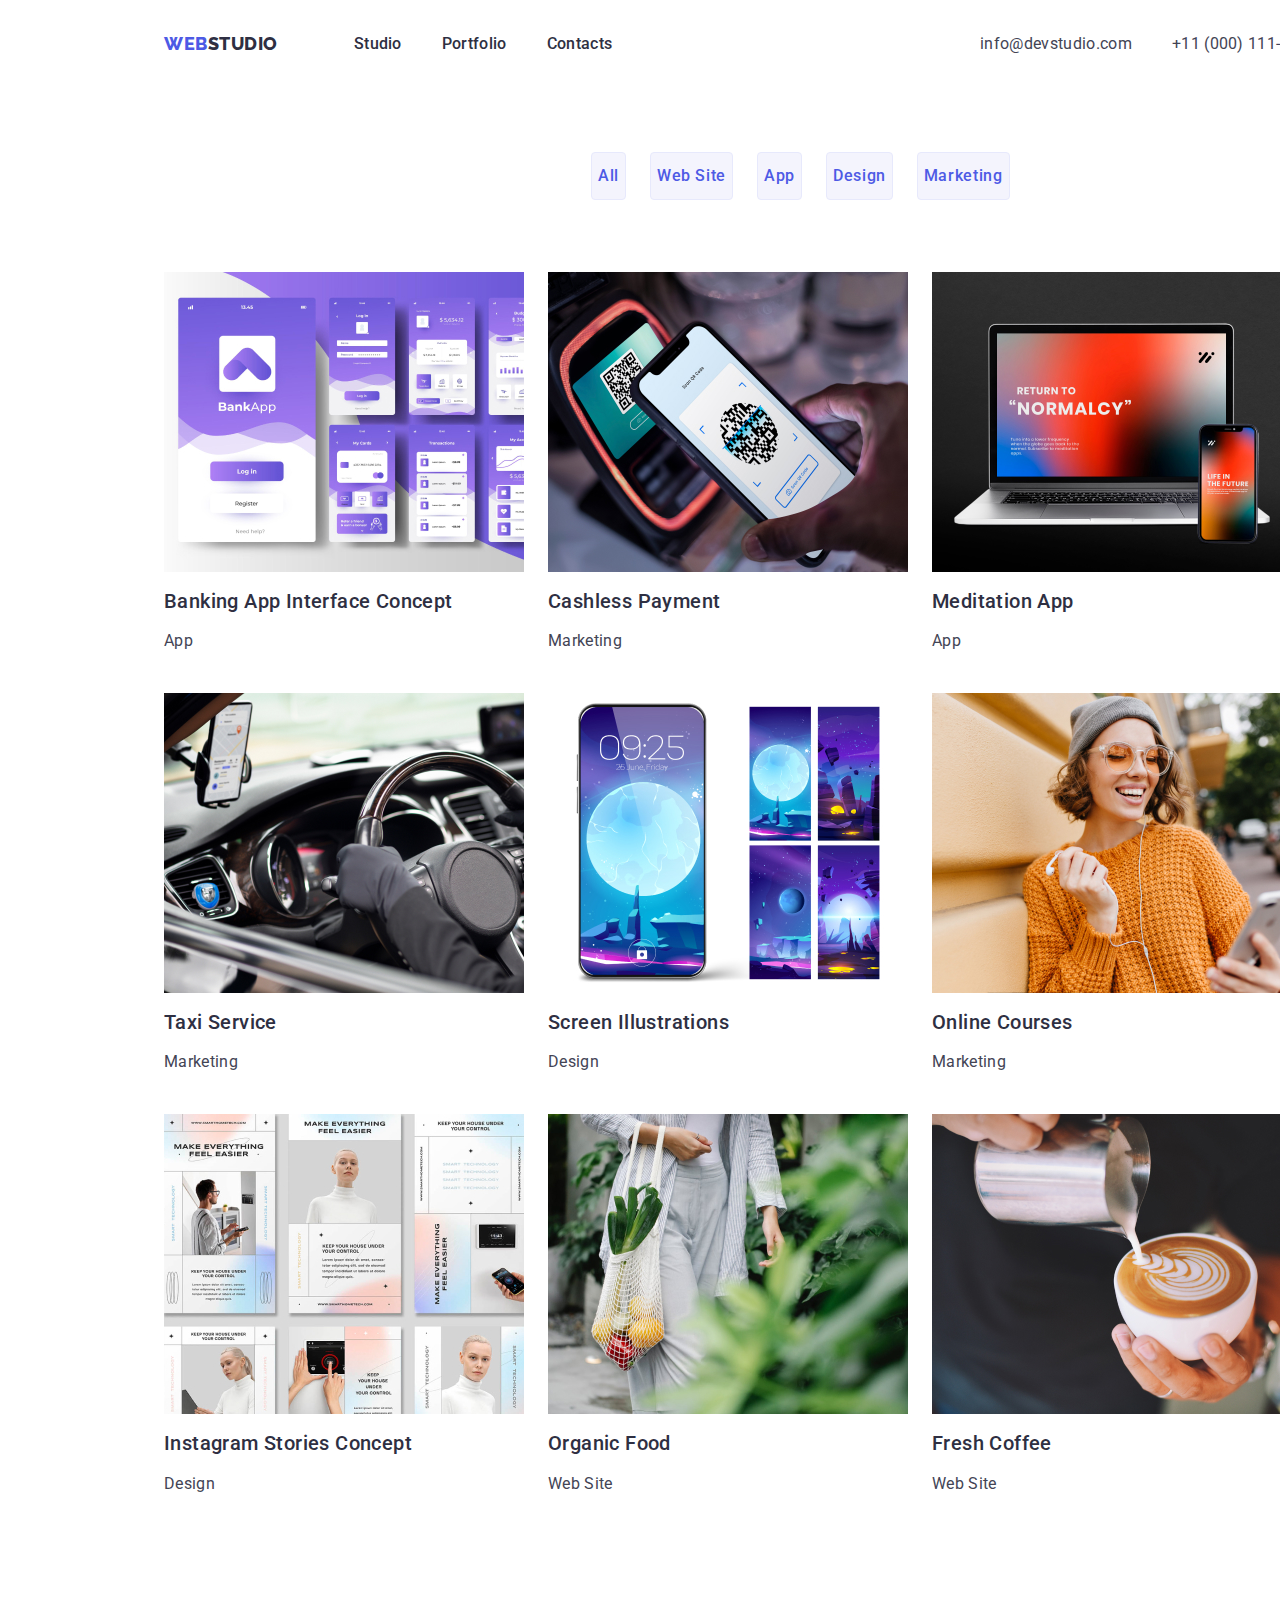
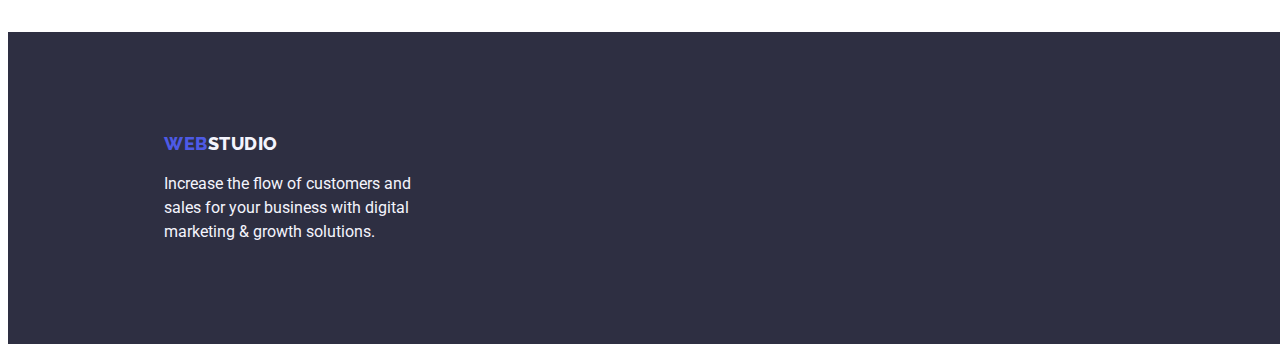
==== portfolio.html @ 0793172b "Add files via upload" ====
<!DOCTYPE html>
<html lang="en">
<head class="head">
    <meta charset="UTF-8">
    <meta http-equiv="X-UA-Compatible" content="IE=edge">
    <meta name="viewport" content="width=device-width, initial-scale=1.0">
    <title>Document</title>
    <link rel="preconnect" href="https://fonts.googleapis.com">
    <link rel="preconnect" href="https://fonts.gstatic.com" crossorigin>
    <link href="https://fonts.googleapis.com/css2?family=Raleway:wght@300;400;500;700&family=Roboto:wght@400;500;700;900&display=swap" rel="stylesheet">
    <link rel="stylesheet" href="https://cdnjs.cloudflare.com/ajax/libs/modern-normalize/1.1.0/modern-normalize.min.css" integrity="sha512-wpPYUAdjBVSE4KJnH1VR1HeZfpl1ub8YT/NKx4PuQ5NmX2tKuGu6U/JRp5y+Y8XG2tV+wKQpNHVUX03MfMFn9Q==" crossorigin="anonymous" referrerpolicy="no-referrer" />
    <link rel="stylesheet" href="./css/styles.css">

</head>
<body>
  <header class="head">
    <div class="header-container container">
    <a href="./index.html" class="logo link">Web<span class="studio-logo">Studio</span></a>
    <nav class="list nav-list-header">
    <ul class="list list-header">
      <li><a href="./index.html" class="link-header link">Studio</a></li>
      <li><a href="./portfolio.html" class="link-header link">Portfolio</a></li>
      <li><a href=""  class="link-header link">Contacts</a></li>
    </ul>
  </nav>
  <address class="address">
    <ul class="list header-ul">
      <li>
        <a href="mailto:info@devstudio.com" class="address-header link">info@devstudio.com</a>
      </li>
      <li>
        <a href="tel:+110001111111" class="address-header link">+11 (000) 111-11-11</a>
      </li>
    </ul>
  </address>
</div>
</header>
    <main >
      <div class="container">
        <!--filters btn-->
        <section>
          <h1 hidden>Filters</h1>
          <ul class="ul list filters-buttons">
            <li><button type="button" class="button-portfolio">All</button></li>
            <li><button type="button" class="button-portfolio">Web Site</button></li>
            <li><button type="button" class="button-portfolio">App</button></li>
            <li><button type="button" class="button-portfolio">Design</button></li>
            <li><button type="button" class="button-portfolio">Marketing</button></li>
          </ul>
        <!--Photos-->
        <ul class="ul list photos-list">
            <li ><a href="" class="small link"><img src="./images/imgportfolio1.jpg" alt="pages" width="360" height="300">
            <h2 class="header-portfolio">Banking App Interface Concept</h2>
            <p class="paragraph-potos">App</p></a></li>
            <li><a href="" class=" small link"><img src="./images/imgportfolio2.jpg" alt="phone and card machine" width="360" height="300">
            <h2 class="header-portfolio">Cashless Payment</h2>
            <p class="paragraph-potos">Marketing</p></a></li>
            <li><a href="" class="small link"><img src="./images/imgportfolio3.jpg" alt="phone and laptop" width="360" height="300">
            <h2 class="header-portfolio">Meditation App</h2>
            <p class="paragraph-potos">App</p></a></li>

            <li><a href="" class="small link"><img src="./images/imgportfolio4.jpg" alt="car wheel" width="360" height="300">
            <h2 class="header-portfolio">Taxi Service</h2>
            <p class="paragraph-potos">Marketing</p></a></li>
            <li><a href="" class="small link"><img src="./images/imgportflio5.jpg" alt="phone walpers" width="360" height="300">
            <h2 class="header-portfolio">Screen Illustrations</h2>
            <p class="paragraph-potos">Design</p></a></li>
            <li><a href="" class="small link"><img src="./images/imgportfolio6.jpg" alt="dancing women" width="360" height="300">
            <h2 class="header-portfolio">Online Courses</h2>
            <p class="paragraph-potos">Marketing</p></a></li>

            <li><a href="" class="small link"><img src="./images/imgportfolio7.jpg" alt="different pages" width="360" height="300">
            <h2 class="header-portfolio">Instagram Stories Concept</h2>
            <p class="paragraph-potos">Design</p></a></li>
            <li><a href="" class="small link"><img src="./images/imgportfolio8.jpg" alt="woman with food" width="360" height="300">
            <h2 class="header-portfolio">Organic Food</h2>
            <p class="paragraph-potos">Web Site</p></a></li>
            <li><a href="" class="small link"><img src="./images/imgportfolio9.jpg" alt="cappucino" width="360" height="300">
            <h2 class="header-portfolio">Fresh Coffee</h2>
            <p class="paragraph-potos">Web Site</p></a></li>
          </ul>
        </section>
      </div>
    </main>
    <footer class="foot">
      <div class="container ">
        <div class="footer">
        <a href="./index.html" class="logo link">Web<span class="studio-logo-footer">Studio</span></a>
          <p class="footer-paragraph">
            Increase the flow of customers and sales for your business with digital
            marketing & growth solutions.
          </p>
        </div>
      </div>
      </footer>
    </body>
</html>
---- css/styles.css ----
body {
    font-family: "Roboto", sans-serif;
    background-color: var(--colo5);
    color: var(--colo2);
}
:root {
--colo: #2e2f42;
--colo2: #434455;
--colo3: #4D5AE5;
--colo4: #F4F4FD;
--colo5: #FFFFFF;
--colo6: #404bbf;
--colo7: #E5E5E5;
}
/* --reset values-- */
h1, h2, h3, h4, h5, h6, p {
    padding: 0;
}
img {
    display: block;
}

.head {
   
    background-color: #FFFFFF;
    padding-top: 24px;
    margin-bottom: 25.5px;
}
.foot {
    width: 1440px;
    background: var(--colo);
    height: 312px;
}
.logo {
    text-decoration: none;
    font-family: "Raleway", sans-serif;
    font-weight: 800;
    font-size: 18px;
    line-height: 1.17;
    letter-spacing: 0.03em;
    text-transform: uppercase;
    text-decoration: none;
    color: var(--colo3);
    margin-right: 76px;
}
.nav-list-header {
    margin-right: auto;
}
.list-header {
    display: flex;
    align-items: center;
    gap: 40px;
}
.header-ul {
    display: flex;
    align-items: center;
    gap: 40px;
}
.studio-logo {
   color: var(--colo);
}
.studio-logo-footer {
    color: var(--color4)

}
.list {
    list-style: none;
    padding: 0;
    margin: 0;
}
.link-header {
    text-decoration: none;
    font-weight: 500;
    font-size: 16px;
    line-height: 1.5;
    letter-spacing: 0.02em;
    color: var(--colo);
    list-style-type: none;
}
.link-header:active {
    color:var(--colo3);
}
.link-header:hover {
    color: var(--colo6);
}
.link-header:focus {
    color: var(--colo6);
}
.address {
font-size: 16px;
line-height: 1.5;
letter-spacing: 0.02em;
list-style-type: none;
font-style: normal;
margin-left: auto;
}
.address :focus {
    color: var(--colo6);
}
.address :hover {
    color: var(--colo6);
}
.address-header {
    text-decoration: none;
    color: var(--colo2);
}
.hero {
    background: var(--colo);
    width: 1440px;
    height: 600px;
    font-weight: 700;
    line-height: 1.07;
}
.hero-text {
    font-size: 56px;
    line-height: 1.07;
    text-align: center;
    letter-spacing: 0.02em;
    color:var(--colo5);
    width: 496px;
    height: 120px; 
    padding-top: 188px;
    margin-left: 316px;
}
.button {
    background-color:var(--colo3);
    color: var(--colo5);
    font-weight: 500;
    font-size: 16px;
    line-height: 1.5;
    cursor: pointer;
    font-family: "Roboto", sans-serif;
    letter-spacing: 0.04em;
    box-shadow: 0px 4px 4px rgba(0, 0, 0, 0.15);
    width: 169px;
    height: 56px;
    margin-left: 480px;
    margin-top: 168px;
}
.button:hover {
    background-color: #404BBF;
}
.button:focus {
    background-color: #404BBF;
}
.btn-hero {
    border-radius: 4px;
}
.features {
    font-weight: 500;
    font-size: 20px;
    line-height: 1.2;
    letter-spacing: 0.02em;
    color: var(--colo)
}
.paragraph {
    font-size: 16px;
    line-height: 1.5;
    letter-spacing: 0.02em;
    color: var(--colo2);
}
.team {
    background-color: var(--colo4);
    width: 1440px;
    padding-bottom: 0px;
    height: 732px;
}
.features-title {
    font-weight: 500;
    font-size: 20px;
    line-height: 1.2;
    letter-spacing: 0.02em;
    color: var(--colo);
    margin-bottom: 8px;
}
.features {
    font-size: 16px;
    line-height: 1.5;
    color: var(--colo2);
}
.section-title {
    font-weight: 700;
    font-size: 36px;
    line-height: 1.11;
    text-align: center;
    letter-spacing: 0.02em;
    text-transform: capitalize;
    color: var(--colo);
    background-color: var(--colo5);
    margin-bottom: 120px;
    }
.description {
    font-weight: 500;
    font-size: 20px;
    line-height: 1.2;
    letter-spacing: 0.02em;
    color: var(--colo);
    text-align: center;
}
.profession {
    font-size: 16px;
    line-height: 1.5;
    color: var(--colo2);
    letter-spacing: 0.02em;
    text-align: center;
}
.studio-logo-footer {
    font-family: 'Raleway';
    font-weight: 800;
    font-size: 18px;
    line-height: 1.17;
    letter-spacing: 0.03em;
    text-transform: uppercase;
    text-decoration: none;
    color: var(--colo4);
}
.footer-paragraph {
    font-size: 16px;
    line-height: 1.5;
    color: var(--colo4);
    width: 264px;
    margin-top: 17.5px;
    margin-bottom: 100px;
    margin-top: 17.5px;
}
.button-portfolio {
    background-color: var(--colo4);
    color: var(--colo3);
    cursor: pointer;
    font-family: "Roboto", sans-serif;
    font-weight: 500;
    font-size: 16px;
    line-height: 1.5;
    letter-spacing: 0.04em;
    color: var(--colo3);
    background-color: var(--colo4);
    cursor: pointer;
    border: 1px solid #E7E9FC;
    border-radius: 4px;

    height: 48px;
}
.button-portfolio:hover {
    background-color: var(--colo6);
    color: var(--colo5);
}
.button-portfolio:active {
    color: var(--colo5);
    background-color: var(--colo6)
}
.button-portfolio:focus {
    color: var(--colo5);
    background-color: var(--colo6);
}
.pic {
    font-weight: 500;
    font-size: 20px;
    line-height: 1.2;
}
.small {
    font-size: 16px;
    line-height: 1.5px;
    color: var(--colo2);
}
.link {
    text-decoration: none ;
}
.header-portfolio {
    font-weight: 500;
    font-size: 20px;
    line-height: 1.2;
    letter-spacing: 0.02em;
    color: var(--colo);
}
.paragraph-potos {
    font-size: 16px;
    line-height: 1.5;
    letter-spacing: 0.02em;
    color: var(--colo2); 
}
.team-list {
    background-color: var(--colo5);
}
.container {
    width: 1158px;
    margin-left: 156px;
}
.header-container {
    display: flex;
    align-items: center;
}
.features-list {
    display: flex;
    gap: 24px;
    margin-top: 120px;
    margin-bottom: 120px;
}
.portfolio-list {
    display: flex;
    gap: 14px;
    margin-bottom: 120px;
}
.team-title {
    font-weight: 700;
    font-size: 36px;
    line-height: 1.11;
    text-align: center;
    letter-spacing: 0.02em;
    text-transform: capitalize;
    color: var(--colo);
    padding-top: 120px;
    margin-bottom: 72px;
}
.team-ul {
    display: flex;
    gap: 24px;
    margin-bottom: 120px;
    height: 380px;
}
.footer-logo {
    padding-top: 101.5px;
}
.footer {
    padding-top: 101.5px;
}
.filters-buttons {
    display: flex;
    gap: 24px;
    margin-top: 96px;
    padding-left: 427px;
    border-radius: 4px;
    margin-bottom: 72px;
}
.photos-list {
    display: flex;
    flex-wrap: wrap;
    gap: 24px;
    margin-bottom: 120px;
    
    
}

.portfolio-photos {
    background-color: var(--colo5);
}
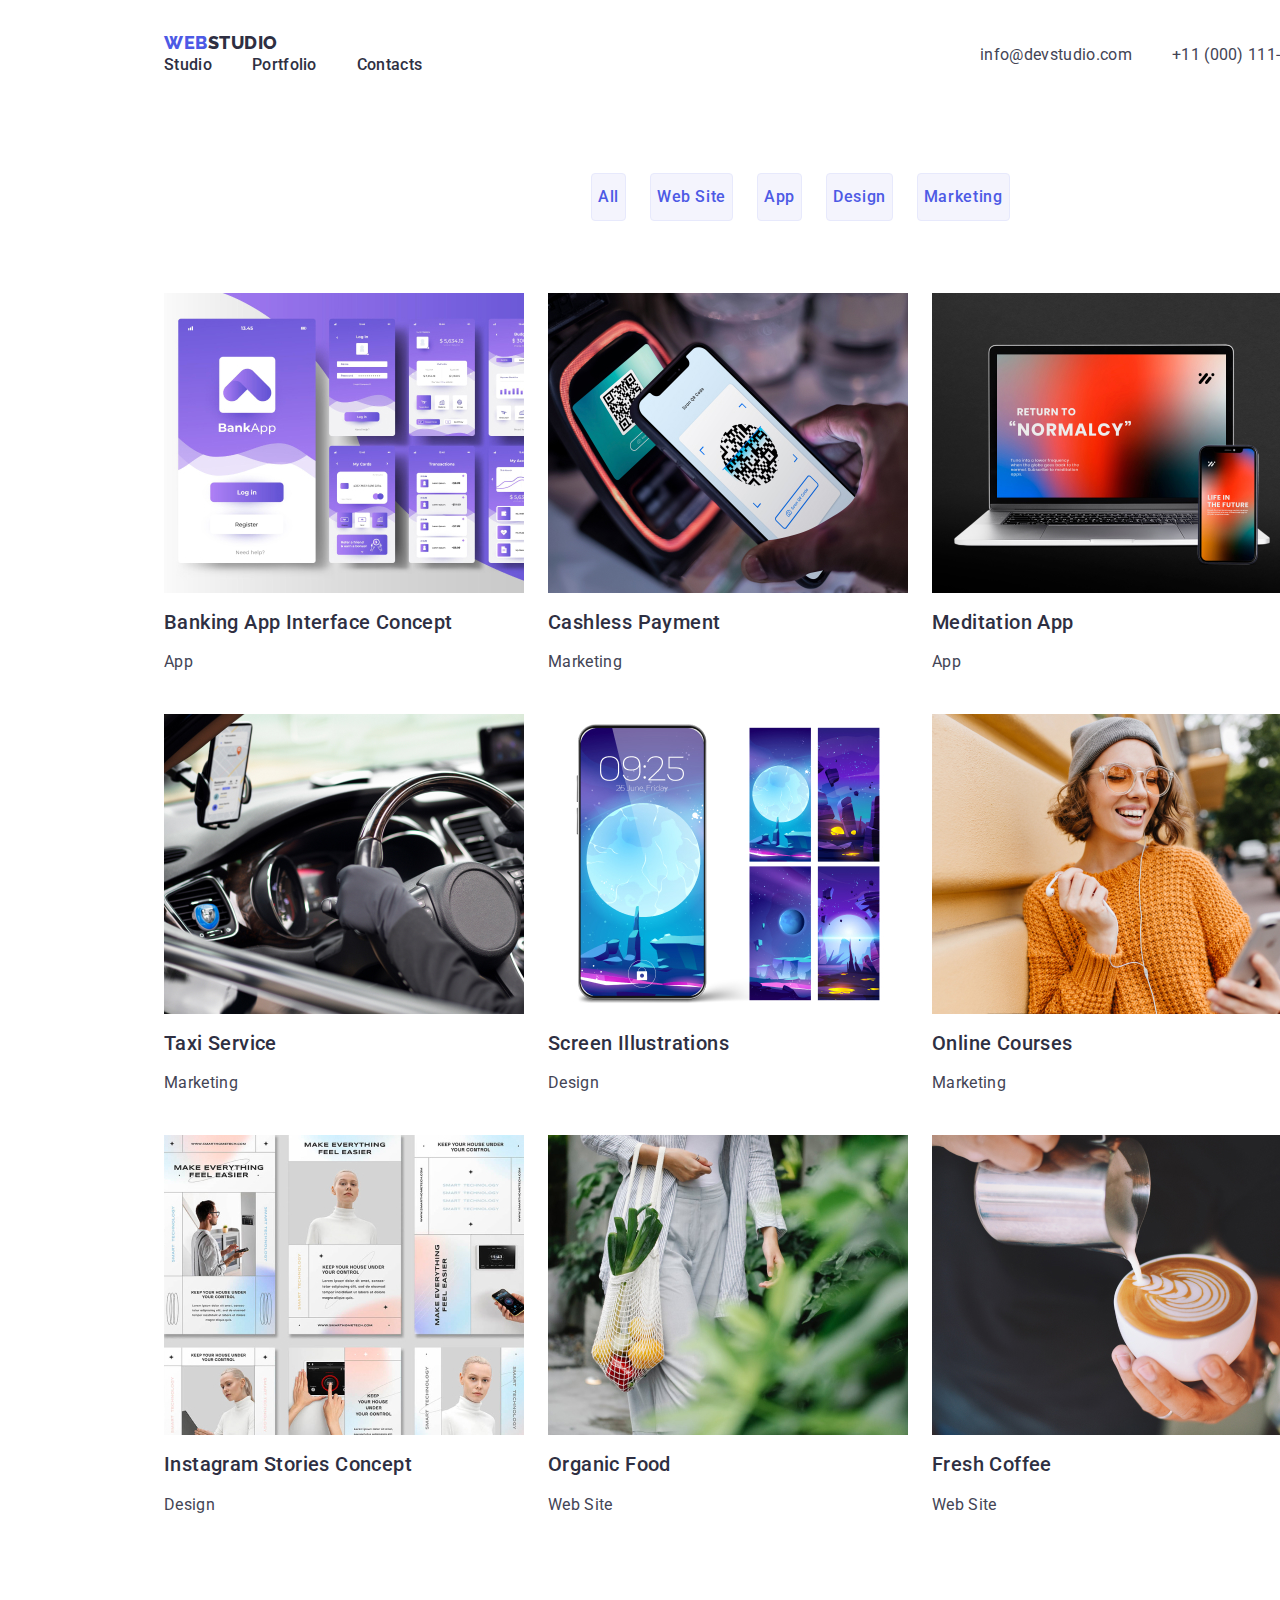
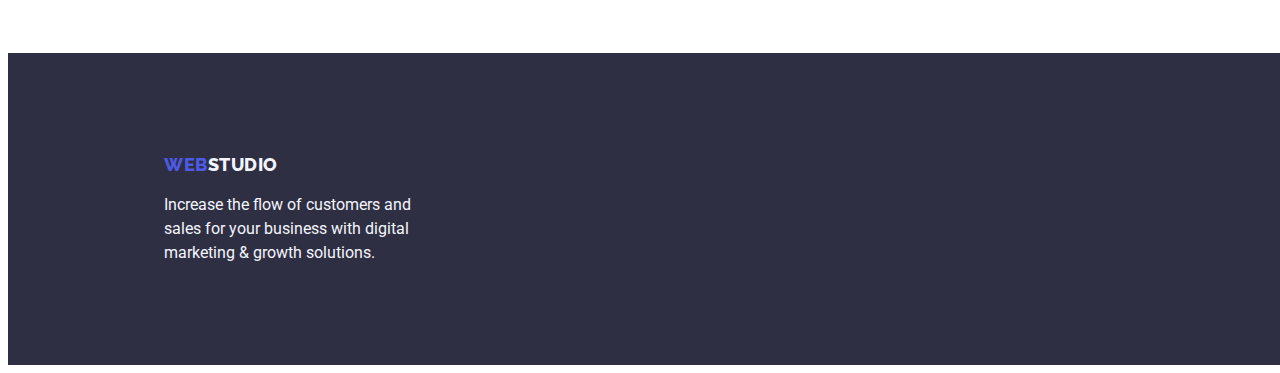
==== commit 7e8ed042: "Add files via upload" ====
--- a/portfolio.html
+++ b/portfolio.html
@@ -15,8 +15,8 @@
 <body>
   <header class="head">
     <div class="header-container container">
+    <nav class="list nav-list-header">
     <a href="./index.html" class="logo link">Web<span class="studio-logo">Studio</span></a>
-    <nav class="list nav-list-header">
     <ul class="list list-header">
       <li><a href="./index.html" class="link-header link">Studio</a></li>
       <li><a href="./portfolio.html" class="link-header link">Portfolio</a></li>
@@ -36,11 +36,11 @@
 </div>
 </header>
     <main >
+      <section class="main-section">
       <div class="container">
         <!--filters btn-->
-        <section>
           <h1 hidden>Filters</h1>
-          <ul class="ul list filters-buttons">
+          <ul class="list filters-buttons">
             <li><button type="button" class="button-portfolio">All</button></li>
             <li><button type="button" class="button-portfolio">Web Site</button></li>
             <li><button type="button" class="button-portfolio">App</button></li>
@@ -48,39 +48,50 @@
             <li><button type="button" class="button-portfolio">Marketing</button></li>
           </ul>
         <!--Photos-->
-        <ul class="ul list photos-list">
-            <li ><a href="" class="small link"><img src="./images/imgportfolio1.jpg" alt="pages" width="360" height="300">
+        <ul class="list photos-list">
+            <li class="photos-li"><a href="" class="small link"><img src="./images/imgportfolio1.jpg" alt="pages" width="360" height="300">
+            <div class="apps">
             <h2 class="header-portfolio">Banking App Interface Concept</h2>
-            <p class="paragraph-potos">App</p></a></li>
-            <li><a href="" class=" small link"><img src="./images/imgportfolio2.jpg" alt="phone and card machine" width="360" height="300">
+            <p class="paragraph-potos">App</p></div></a></li>
+            
+            <li class="photos-li"><a href="" class=" small link"><img src="./images/imgportfolio2.jpg" alt="phone and card machine" width="360" height="300">
+            <div class="apps">
             <h2 class="header-portfolio">Cashless Payment</h2>
-            <p class="paragraph-potos">Marketing</p></a></li>
-            <li><a href="" class="small link"><img src="./images/imgportfolio3.jpg" alt="phone and laptop" width="360" height="300">
+            <p class="paragraph-potos">Marketing</p></div></a></li>
+            
+            <li class="photos-li"><a href="" class="small link"><img src="./images/imgportfolio3.jpg" alt="phone and laptop" width="360" height="300">
+            <div class="apps">
             <h2 class="header-portfolio">Meditation App</h2>
-            <p class="paragraph-potos">App</p></a></li>
+            <p class="paragraph-potos">App</p></div></a></li>
 
-            <li><a href="" class="small link"><img src="./images/imgportfolio4.jpg" alt="car wheel" width="360" height="300">
+            <li class="photos-li"><a href="" class="small link"><img src="./images/imgportfolio4.jpg" alt="car wheel" width="360" height="300">
+            <div class="apps">
             <h2 class="header-portfolio">Taxi Service</h2>
-            <p class="paragraph-potos">Marketing</p></a></li>
-            <li><a href="" class="small link"><img src="./images/imgportflio5.jpg" alt="phone walpers" width="360" height="300">
+            <p class="paragraph-potos">Marketing</p></div></a></li>
+            <li class="photos-li"><a href="" class="small link"><img src="./images/imgportflio5.jpg" alt="phone walpers" width="360" height="300">
+            <div class="apps">
             <h2 class="header-portfolio">Screen Illustrations</h2>
-            <p class="paragraph-potos">Design</p></a></li>
-            <li><a href="" class="small link"><img src="./images/imgportfolio6.jpg" alt="dancing women" width="360" height="300">
+            <p class="paragraph-potos">Design</p></div></a></li>
+            <li class="photos-li"><a href="" class="small link"><img src="./images/imgportfolio6.jpg" alt="dancing women" width="360" height="300">
+            <div class="apps">
             <h2 class="header-portfolio">Online Courses</h2>
-            <p class="paragraph-potos">Marketing</p></a></li>
+            <p class="paragraph-potos">Marketing</p></div></a></li>
 
-            <li><a href="" class="small link"><img src="./images/imgportfolio7.jpg" alt="different pages" width="360" height="300">
+            <li class="photos-li"><a href="" class="small link"><img src="./images/imgportfolio7.jpg" alt="different pages" width="360" height="300">
+            <div class="apps">
             <h2 class="header-portfolio">Instagram Stories Concept</h2>
-            <p class="paragraph-potos">Design</p></a></li>
-            <li><a href="" class="small link"><img src="./images/imgportfolio8.jpg" alt="woman with food" width="360" height="300">
+            <p class="paragraph-potos">Design</p></div></a></li>
+            <li class="photos-li"><a href="" class="small link"><img src="./images/imgportfolio8.jpg" alt="woman with food" width="360" height="300">
+            <div class="apps">
             <h2 class="header-portfolio">Organic Food</h2>
-            <p class="paragraph-potos">Web Site</p></a></li>
-            <li><a href="" class="small link"><img src="./images/imgportfolio9.jpg" alt="cappucino" width="360" height="300">
+            <p class="paragraph-potos">Web Site</p></div></a></li>
+            <li class="photos-li"><a href="" class="small link"><img src="./images/imgportfolio9.jpg" alt="cappucino" width="360" height="300">
+            <div class="apps">
             <h2 class="header-portfolio">Fresh Coffee</h2>
-            <p class="paragraph-potos">Web Site</p></a></li>
+            <p class="paragraph-potos">Web Site</p></div></a></li>
           </ul>
-        </section>
       </div>
+    </section>
     </main>
     <footer class="foot">
       <div class="container ">
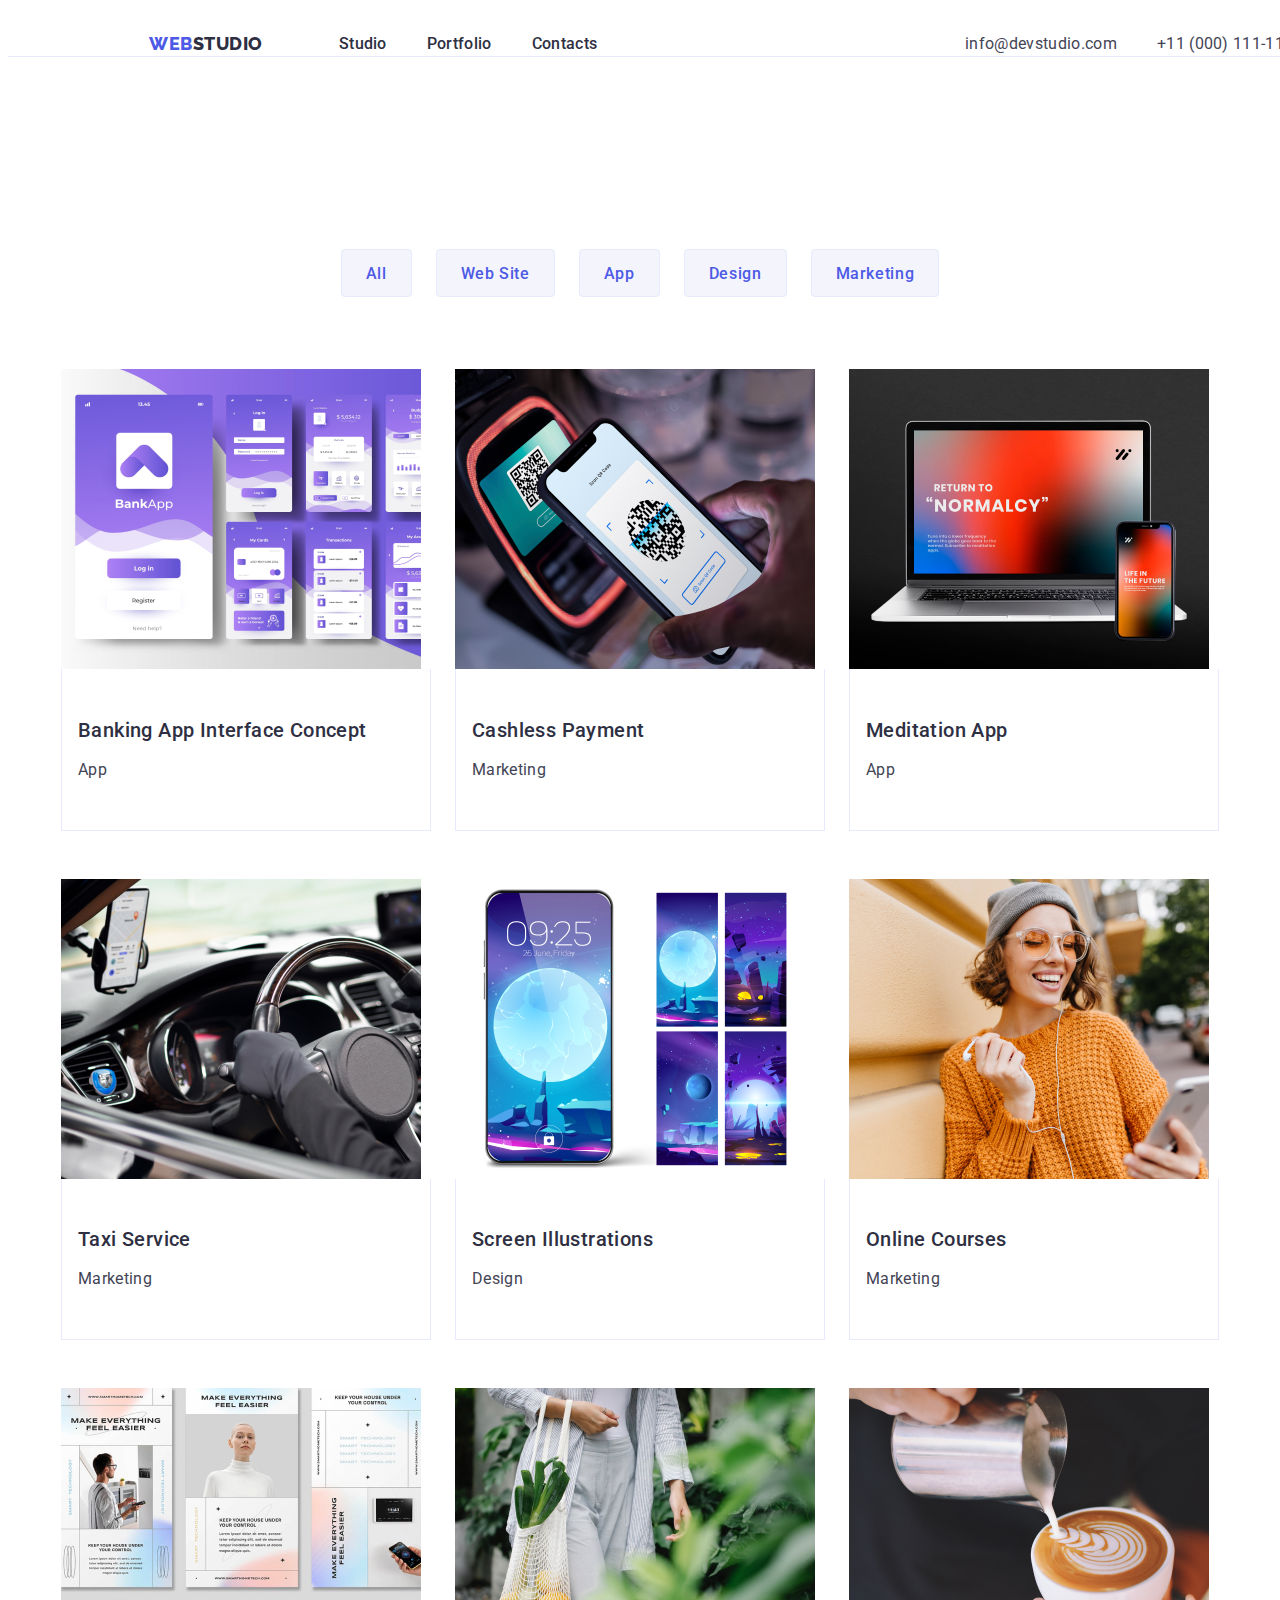
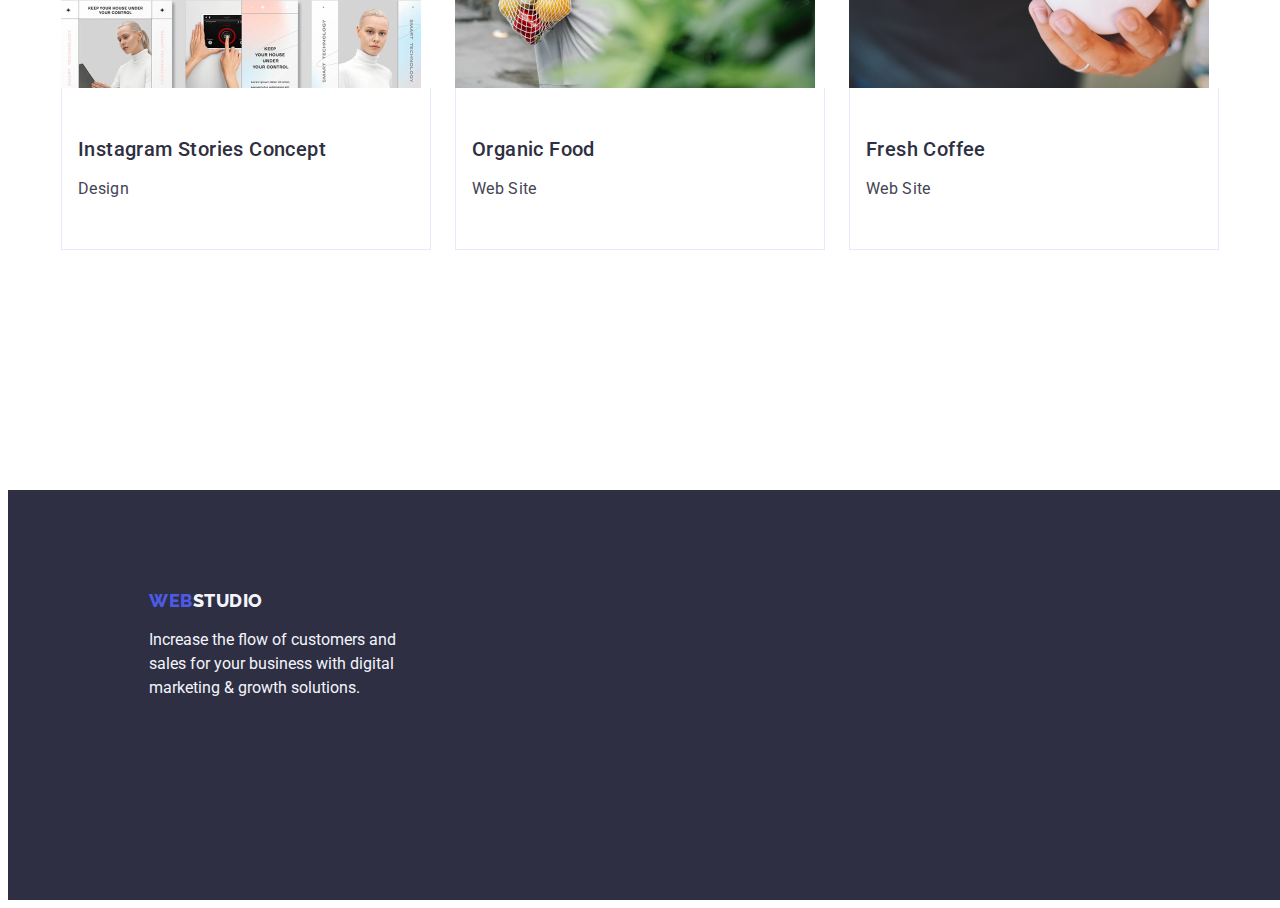
==== commit f9249713: "Add files via upload" ====
--- a/portfolio.html
+++ b/portfolio.html
@@ -95,13 +95,11 @@
     </main>
     <footer class="foot">
       <div class="container ">
-        <div class="footer">
         <a href="./index.html" class="logo link">Web<span class="studio-logo-footer">Studio</span></a>
           <p class="footer-paragraph">
             Increase the flow of customers and sales for your business with digital
             marketing & growth solutions.
           </p>
-        </div>
       </div>
       </footer>
     </body>
--- a/css/styles.css
+++ b/css/styles.css
@@ -11,6 +11,7 @@
 --colo5: #FFFFFF;
 --colo6: #404bbf;
 --colo7: #E5E5E5;
+--colo8: #E7E9FC;
 }
 /* --reset values-- */
 h1, h2, h3, h4, h5, h6, p {
@@ -21,15 +22,15 @@
 }
 
 .head {
-   
-    background-color: #FFFFFF;
+    width: 1440px;
+    background-color: var(--colo5);
     padding-top: 24px;
-    margin-bottom: 25.5px;
+    border-bottom: 1px solid var(--colo8);
 }
 .foot {
     width: 1440px;
     background: var(--colo);
-    height: 312px;
+    padding: 100px 0;
 }
 .logo {
     text-decoration: none;
@@ -43,18 +44,27 @@
     color: var(--colo3);
     margin-right: 76px;
 }
+.logo-footer {
+    display: inline-block;
+    margin-bottom: 16px;
+}
 .nav-list-header {
     margin-right: auto;
+    display: flex; 
+    align-items: center; 
+    padding: 24px 0;
 }
 .list-header {
     display: flex;
     align-items: center;
     gap: 40px;
+    padding: 24px 0;
 }
 .header-ul {
     display: flex;
+    gap: 40px;
     align-items: center;
-    gap: 40px;
+    padding: 24px 0;
 }
 .studio-logo {
    color: var(--colo);
@@ -110,6 +120,8 @@
     height: 600px;
     font-weight: 700;
     line-height: 1.07;
+    padding: 188px 0;
+    
 }
 .hero-text {
     font-size: 56px;
@@ -117,9 +129,8 @@
     text-align: center;
     letter-spacing: 0.02em;
     color:var(--colo5);
-    width: 496px;
+    max-width: 496px;
     height: 120px; 
-    padding-top: 188px;
     margin-left: 316px;
 }
 .button {
@@ -132,10 +143,12 @@
     font-family: "Roboto", sans-serif;
     letter-spacing: 0.04em;
     box-shadow: 0px 4px 4px rgba(0, 0, 0, 0.15);
-    width: 169px;
+    min-width: 169px;
     height: 56px;
     margin-left: 480px;
-    margin-top: 168px;
+    margin-top: 64px;
+    display: block;
+    border: none;
 }
 .button:hover {
     background-color: #404BBF;
@@ -162,8 +175,8 @@
 .team {
     background-color: var(--colo4);
     width: 1440px;
-    padding-bottom: 0px;
     height: 732px;
+    padding: 120px 0
 }
 .features-title {
     font-weight: 500;
@@ -188,6 +201,7 @@
     color: var(--colo);
     background-color: var(--colo5);
     margin-bottom: 120px;
+    margin-bottom: 72px;
     }
 .description {
     font-weight: 500;
@@ -196,6 +210,7 @@
     letter-spacing: 0.02em;
     color: var(--colo);
     text-align: center;
+    margin-bottom: 8px;
 }
 .profession {
     font-size: 16px;
@@ -218,10 +233,10 @@
     font-size: 16px;
     line-height: 1.5;
     color: var(--colo4);
-    width: 264px;
     margin-top: 17.5px;
     margin-bottom: 100px;
     margin-top: 17.5px;
+    max-width: 264px;
 }
 .button-portfolio {
     background-color: var(--colo4);
@@ -235,22 +250,25 @@
     color: var(--colo3);
     background-color: var(--colo4);
     cursor: pointer;
-    border: 1px solid #E7E9FC;
+    border: 1px solid var(--colo8);
     border-radius: 4px;
-
     height: 48px;
+    padding: 12px 24px
 }
 .button-portfolio:hover {
     background-color: var(--colo6);
     color: var(--colo5);
+    border: 1px solid transparent;
 }
 .button-portfolio:active {
     color: var(--colo5);
-    background-color: var(--colo6)
+    background-color: var(--colo6);
+    border: 1px solid transparent;
 }
 .button-portfolio:focus {
     color: var(--colo5);
     background-color: var(--colo6);
+    border: 1px solid transparent;
 }
 .pic {
     font-weight: 500;
@@ -271,6 +289,7 @@
     line-height: 1.2;
     letter-spacing: 0.02em;
     color: var(--colo);
+    margin-bottom: 8px;
 }
 .paragraph-potos {
     font-size: 16px;
@@ -280,25 +299,41 @@
 }
 .team-list {
     background-color: var(--colo5);
+    width: calc((100% - 72px) / 4);
+    border-radius: 0px 0px 4px 4px;
+}
+.emploee {
+    padding: 32px 16px;
 }
 .container {
     width: 1158px;
     margin-left: 156px;
+    margin: 0 auto;
+    padding: 0 15px;
 }
 .header-container {
     display: flex;
     align-items: center;
 }
+.about-section {
+    padding: 120px 0;
+}
 .features-list {
     display: flex;
     gap: 24px;
-    margin-top: 120px;
-    margin-bottom: 120px;
+    }
+.about-li {
+    width: calc((100% - 72px) / 4);
+}
+.portfolio {
+    padding-bottom: 120px; 
 }
 .portfolio-list {
     display: flex;
-    gap: 14px;
-    margin-bottom: 120px;
+    gap: 24px;
+}
+.portfolio-li {
+    width: calc((100% - 48px) / 3);
 }
 .team-title {
     font-weight: 700;
@@ -308,7 +343,6 @@
     letter-spacing: 0.02em;
     text-transform: capitalize;
     color: var(--colo);
-    padding-top: 120px;
     margin-bottom: 72px;
 }
 .team-ul {
@@ -320,26 +354,32 @@
 .footer-logo {
     padding-top: 101.5px;
 }
-.footer {
-    padding-top: 101.5px;
-}
 .filters-buttons {
     display: flex;
     gap: 24px;
     margin-top: 96px;
-    padding-left: 427px;
     border-radius: 4px;
     margin-bottom: 72px;
+    justify-content: center;
 }
 .photos-list {
     display: flex;
     flex-wrap: wrap;
-    gap: 24px;
     margin-bottom: 120px;
-    
-    
-}
-
+    column-gap: 24px;
+    row-gap: 48px;    
+}
+.photos-li {
+    width: calc((100% - 48px) / 3);
+}
 .portfolio-photos {
     background-color: var(--colo5);
-}+}
+.main-section {
+    padding: 96px 0 120px;
+}
+.apps {
+    padding: 32px 16px;
+    border: 1px solid var(--colo8); 
+    border-top: none;
+}
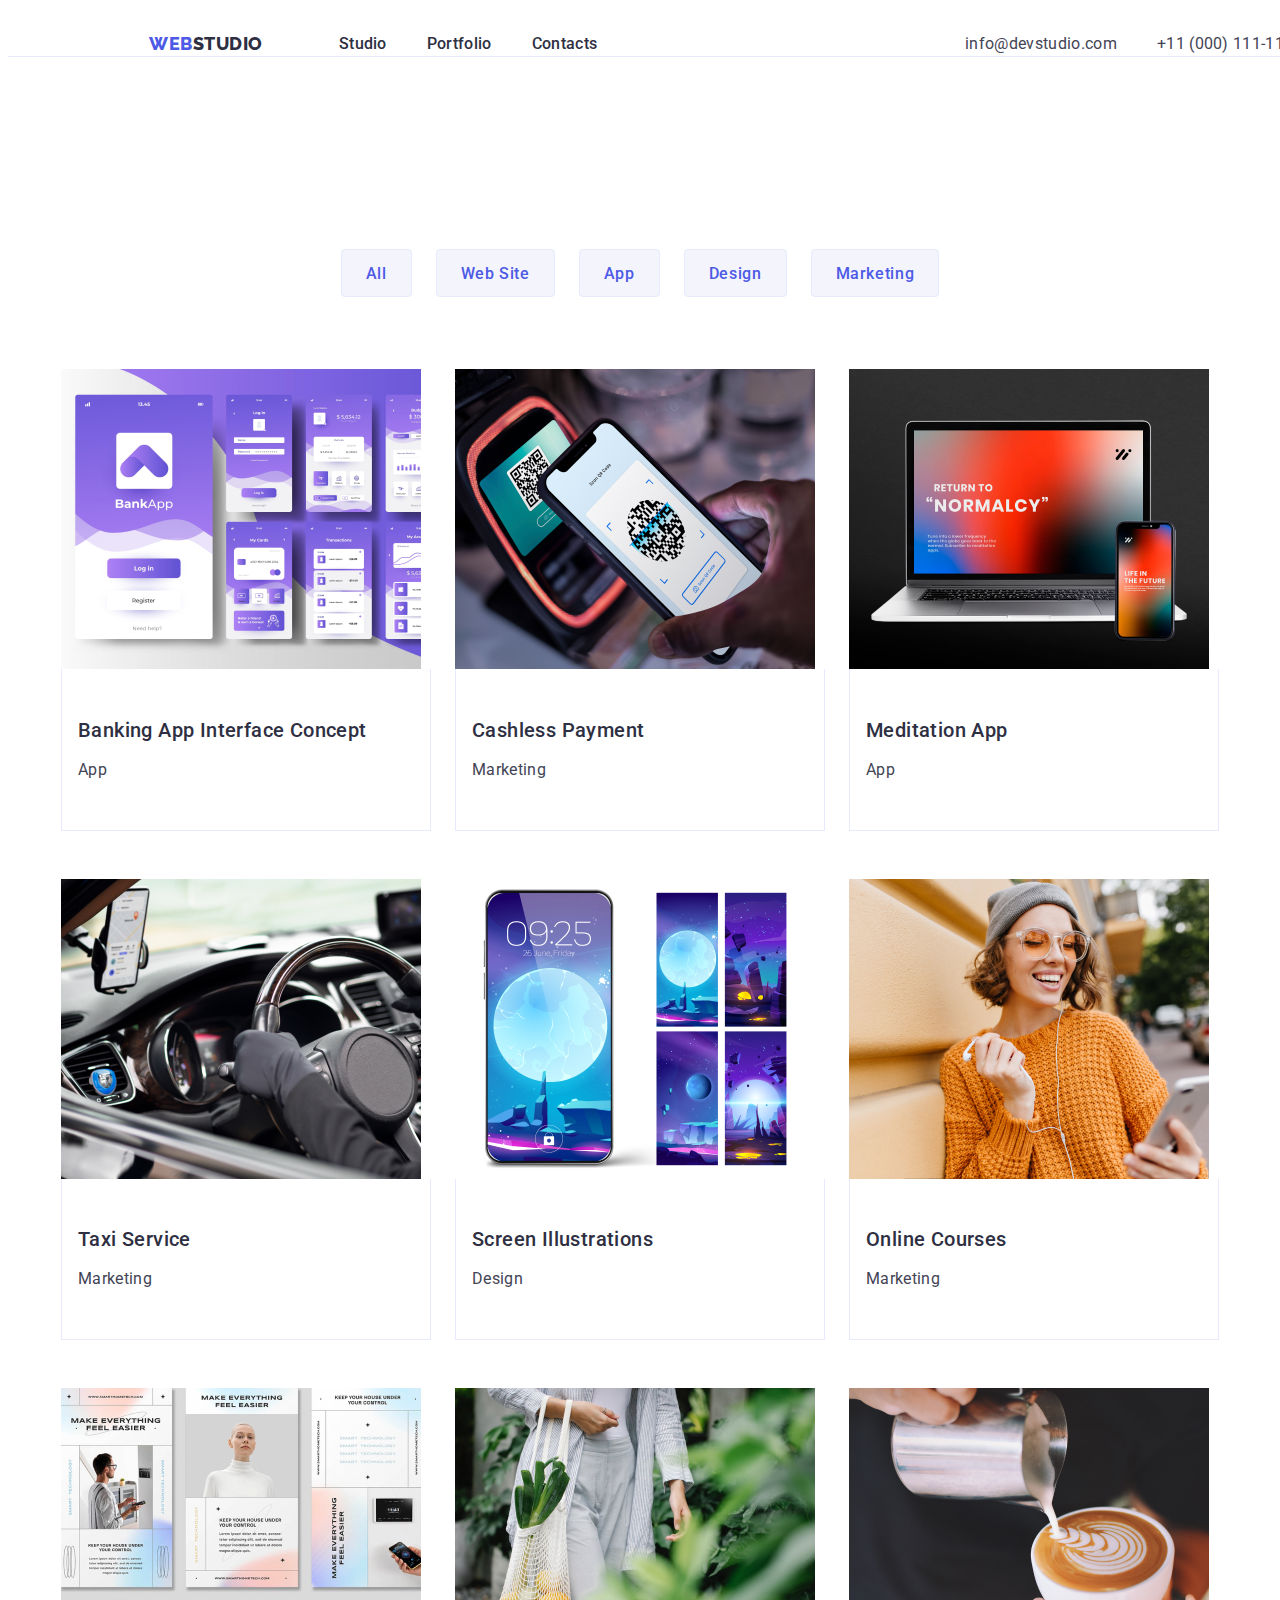
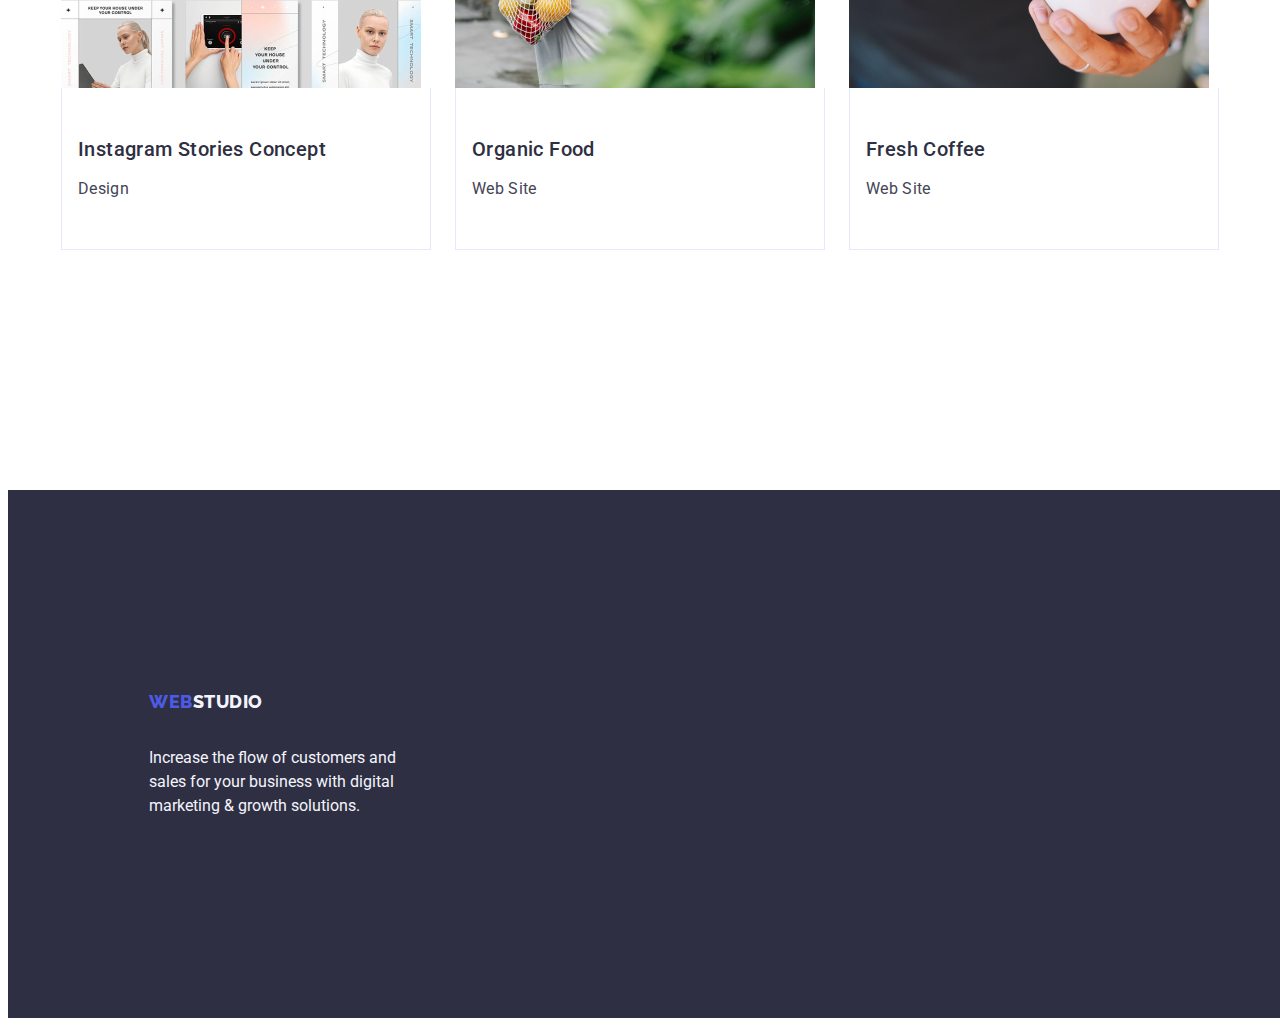
==== commit c0e6f23d: "Add files via upload" ====
--- a/portfolio.html
+++ b/portfolio.html
@@ -95,7 +95,7 @@
     </main>
     <footer class="foot">
       <div class="container ">
-        <a href="./index.html" class="logo link">Web<span class="studio-logo-footer">Studio</span></a>
+        <a href="./index.html" class="logo link footer-logo">Web<span class="studio-logo-footer">Studio</span></a>
           <p class="footer-paragraph">
             Increase the flow of customers and sales for your business with digital
             marketing & growth solutions.
--- a/css/styles.css
+++ b/css/styles.css
@@ -43,8 +43,9 @@
     text-decoration: none;
     color: var(--colo3);
     margin-right: 76px;
-}
-.logo-footer {
+    display: inline-block;
+}
+.footer-logo {
     display: inline-block;
     margin-bottom: 16px;
 }
@@ -86,6 +87,7 @@
     letter-spacing: 0.02em;
     color: var(--colo);
     list-style-type: none;
+    padding: 24px 0;
 }
 .link-header:active {
     color:var(--colo3);
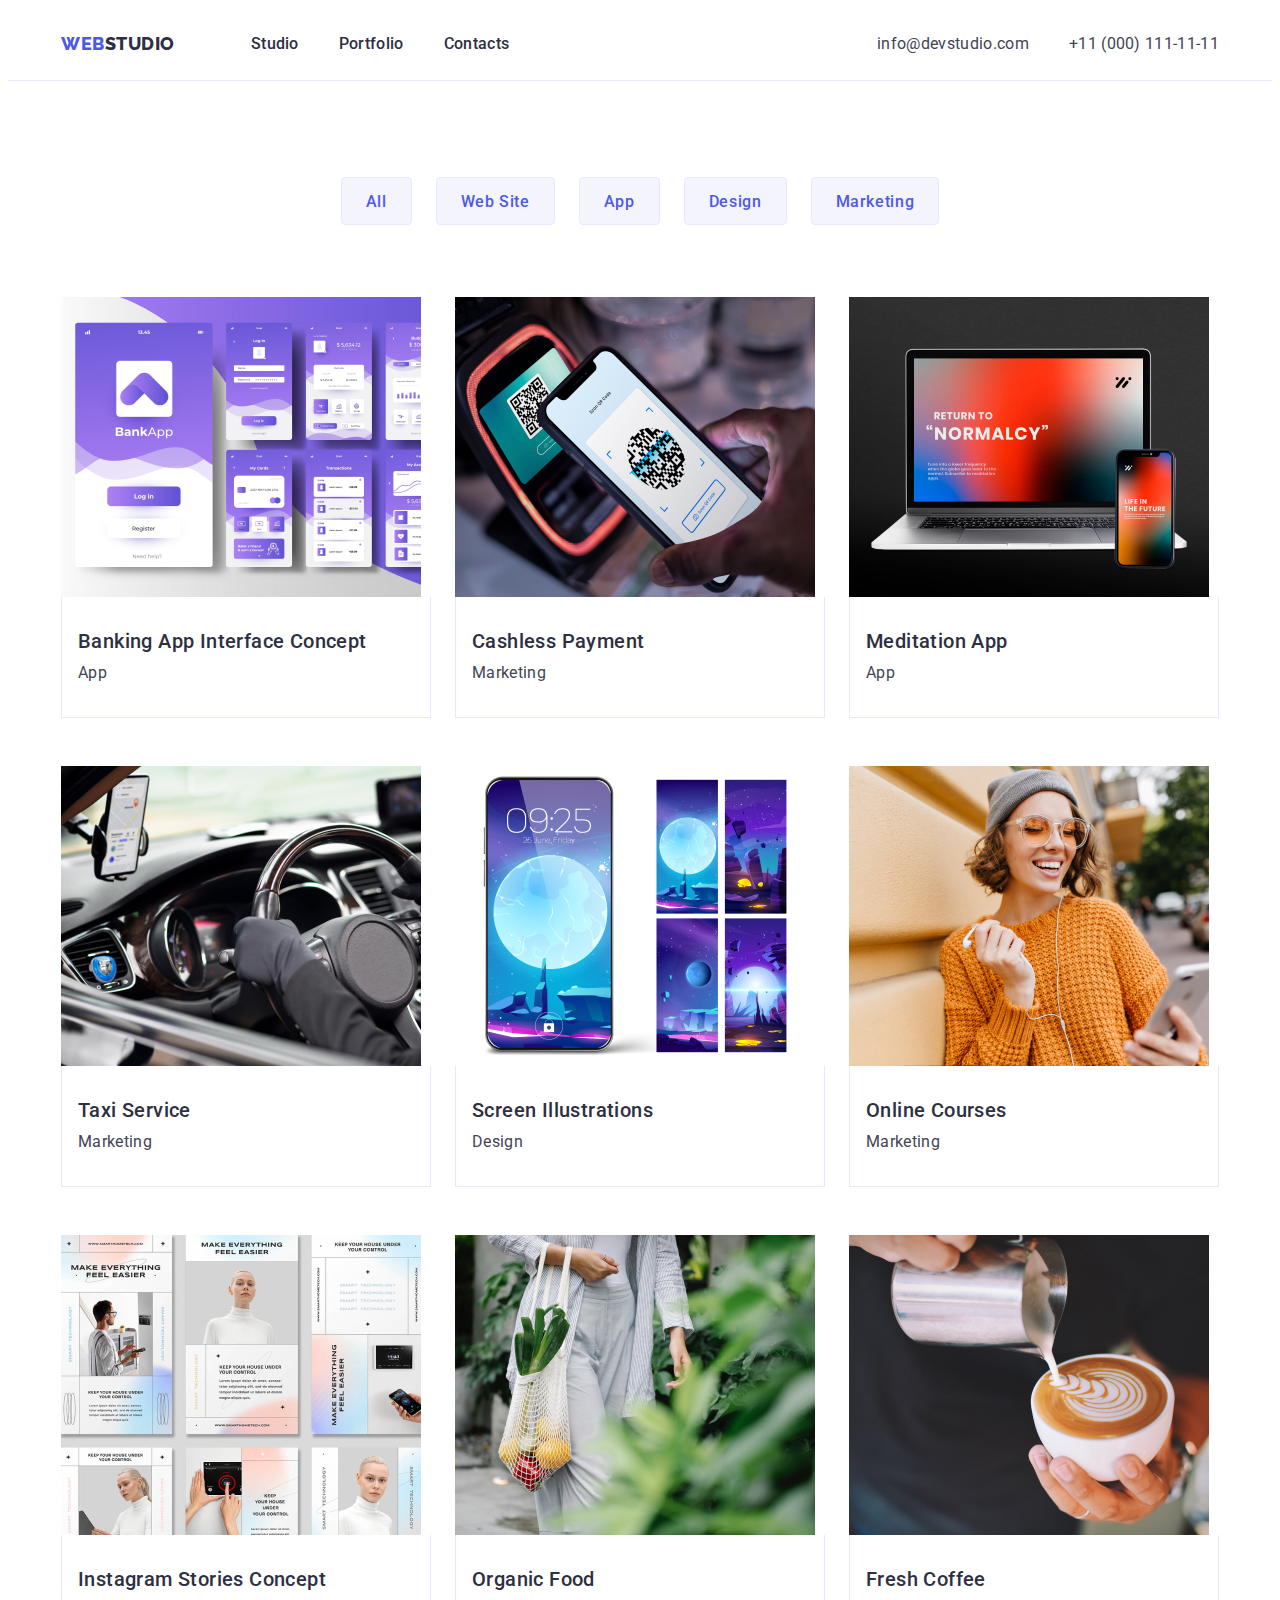
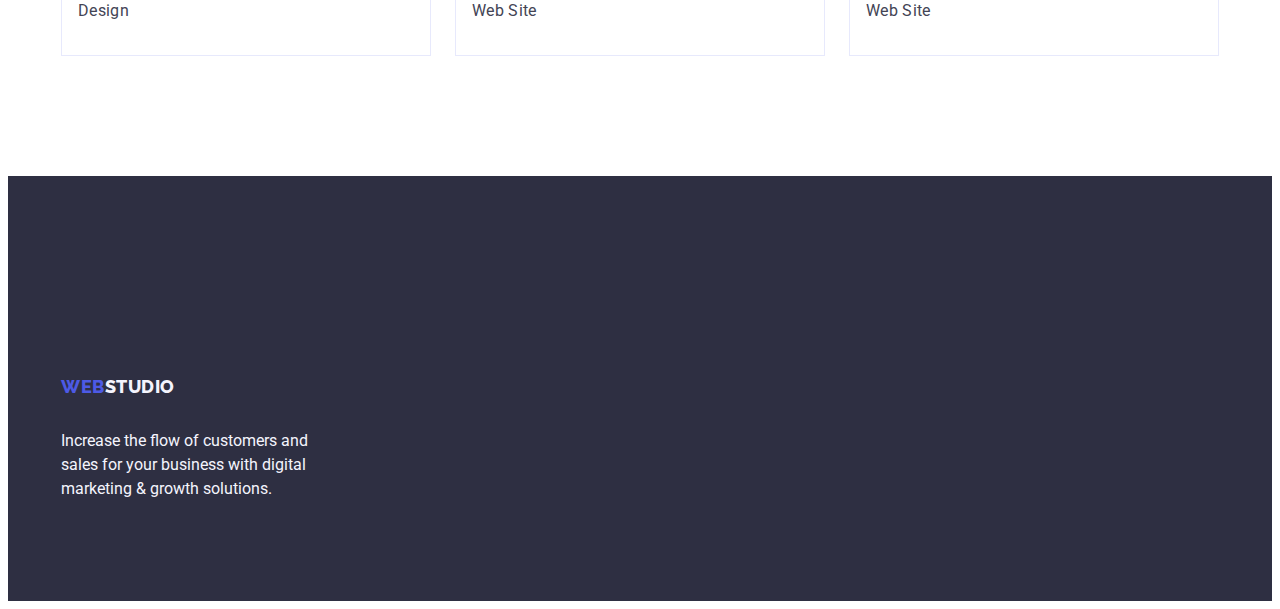
==== commit 44b3effc: "Add files via upload" ====
--- a/portfolio.html
+++ b/portfolio.html
@@ -7,7 +7,7 @@
     <title>Document</title>
     <link rel="preconnect" href="https://fonts.googleapis.com">
     <link rel="preconnect" href="https://fonts.gstatic.com" crossorigin>
-    <link href="https://fonts.googleapis.com/css2?family=Raleway:wght@300;400;500;700&family=Roboto:wght@400;500;700;900&display=swap" rel="stylesheet">
+    <link href="https://fonts.googleapis.com/css2?family=Raleway:wght@300;400;500;700;900&family=Roboto:wght@400;500;700;900&display=swap" rel="stylesheet">
     <link rel="stylesheet" href="https://cdnjs.cloudflare.com/ajax/libs/modern-normalize/1.1.0/modern-normalize.min.css" integrity="sha512-wpPYUAdjBVSE4KJnH1VR1HeZfpl1ub8YT/NKx4PuQ5NmX2tKuGu6U/JRp5y+Y8XG2tV+wKQpNHVUX03MfMFn9Q==" crossorigin="anonymous" referrerpolicy="no-referrer" />
     <link rel="stylesheet" href="./css/styles.css">
 
@@ -95,7 +95,7 @@
     </main>
     <footer class="foot">
       <div class="container ">
-        <a href="./index.html" class="logo link footer-logo">Web<span class="studio-logo-footer">Studio</span></a>
+        <a href="./index.html" class="link footer-logo">Web<span class="studio-logo-footer">Studio</span></a>
           <p class="footer-paragraph">
             Increase the flow of customers and sales for your business with digital
             marketing & growth solutions.
--- a/css/styles.css
+++ b/css/styles.css
@@ -16,19 +16,19 @@
 /* --reset values-- */
 h1, h2, h3, h4, h5, h6, p {
     padding: 0;
+    margin: 0;
+    padding: 0;
 }
 img {
     display: block;
 }
 
 .head {
-    width: 1440px;
     background-color: var(--colo5);
-    padding-top: 24px;
+    /* padding-top: 24px; */
     border-bottom: 1px solid var(--colo8);
 }
 .foot {
-    width: 1440px;
     background: var(--colo);
     padding: 100px 0;
 }
@@ -59,7 +59,6 @@
     display: flex;
     align-items: center;
     gap: 40px;
-    padding: 24px 0;
 }
 .header-ul {
     display: flex;
@@ -118,8 +117,6 @@
 }
 .hero {
     background: var(--colo);
-    width: 1440px;
-    height: 600px;
     font-weight: 700;
     line-height: 1.07;
     padding: 188px 0;
@@ -133,7 +130,8 @@
     color:var(--colo5);
     max-width: 496px;
     height: 120px; 
-    margin-left: 316px;
+    margin-right: auto;
+    margin-left: auto;
 }
 .button {
     background-color:var(--colo3);
@@ -147,8 +145,9 @@
     box-shadow: 0px 4px 4px rgba(0, 0, 0, 0.15);
     min-width: 169px;
     height: 56px;
-    margin-left: 480px;
-    margin-top: 64px;
+    margin-right: auto;
+    margin-left: auto;
+    margin-top: 48px;
     display: block;
     border: none;
 }
@@ -176,8 +175,6 @@
 }
 .team {
     background-color: var(--colo4);
-    width: 1440px;
-    height: 732px;
     padding: 120px 0
 }
 .features-title {
@@ -193,6 +190,19 @@
     line-height: 1.5;
     color: var(--colo2);
 }
+.visually-hidden {
+    position: absolute;
+    width: 1px;
+    height: 1px;
+    margin: -1px;
+    border: 0;
+    padding: 0;
+    
+    white-space: nowrap;
+    clip-path: inset(100%);
+    clip: rect(0 0 0 0);
+    overflow: hidden;
+  }
 .section-title {
     font-weight: 700;
     font-size: 36px;
@@ -235,9 +245,7 @@
     font-size: 16px;
     line-height: 1.5;
     color: var(--colo4);
-    margin-top: 17.5px;
-    margin-bottom: 100px;
-    margin-top: 17.5px;
+    margin-top: 16px;
     max-width: 264px;
 }
 .button-portfolio {
@@ -316,6 +324,8 @@
 .header-container {
     display: flex;
     align-items: center;
+    padding-top: 24px;
+    padding-bottom: 24px;
 }
 .about-section {
     padding: 120px 0;
@@ -350,16 +360,24 @@
 .team-ul {
     display: flex;
     gap: 24px;
-    margin-bottom: 120px;
     height: 380px;
 }
 .footer-logo {
-    padding-top: 101.5px;
+    padding-top: 100px;
+    text-decoration: none;
+    font-family: "Raleway", sans-serif;
+    font-weight: 800;
+    font-size: 18px;
+    line-height: 1.17;
+    letter-spacing: 0.03em;
+    text-transform: uppercase;
+    text-decoration: none;
+    color: var(--colo3);
+    display: inline-block;
 }
 .filters-buttons {
     display: flex;
     gap: 24px;
-    margin-top: 96px;
     border-radius: 4px;
     margin-bottom: 72px;
     justify-content: center;
@@ -367,7 +385,6 @@
 .photos-list {
     display: flex;
     flex-wrap: wrap;
-    margin-bottom: 120px;
     column-gap: 24px;
     row-gap: 48px;    
 }
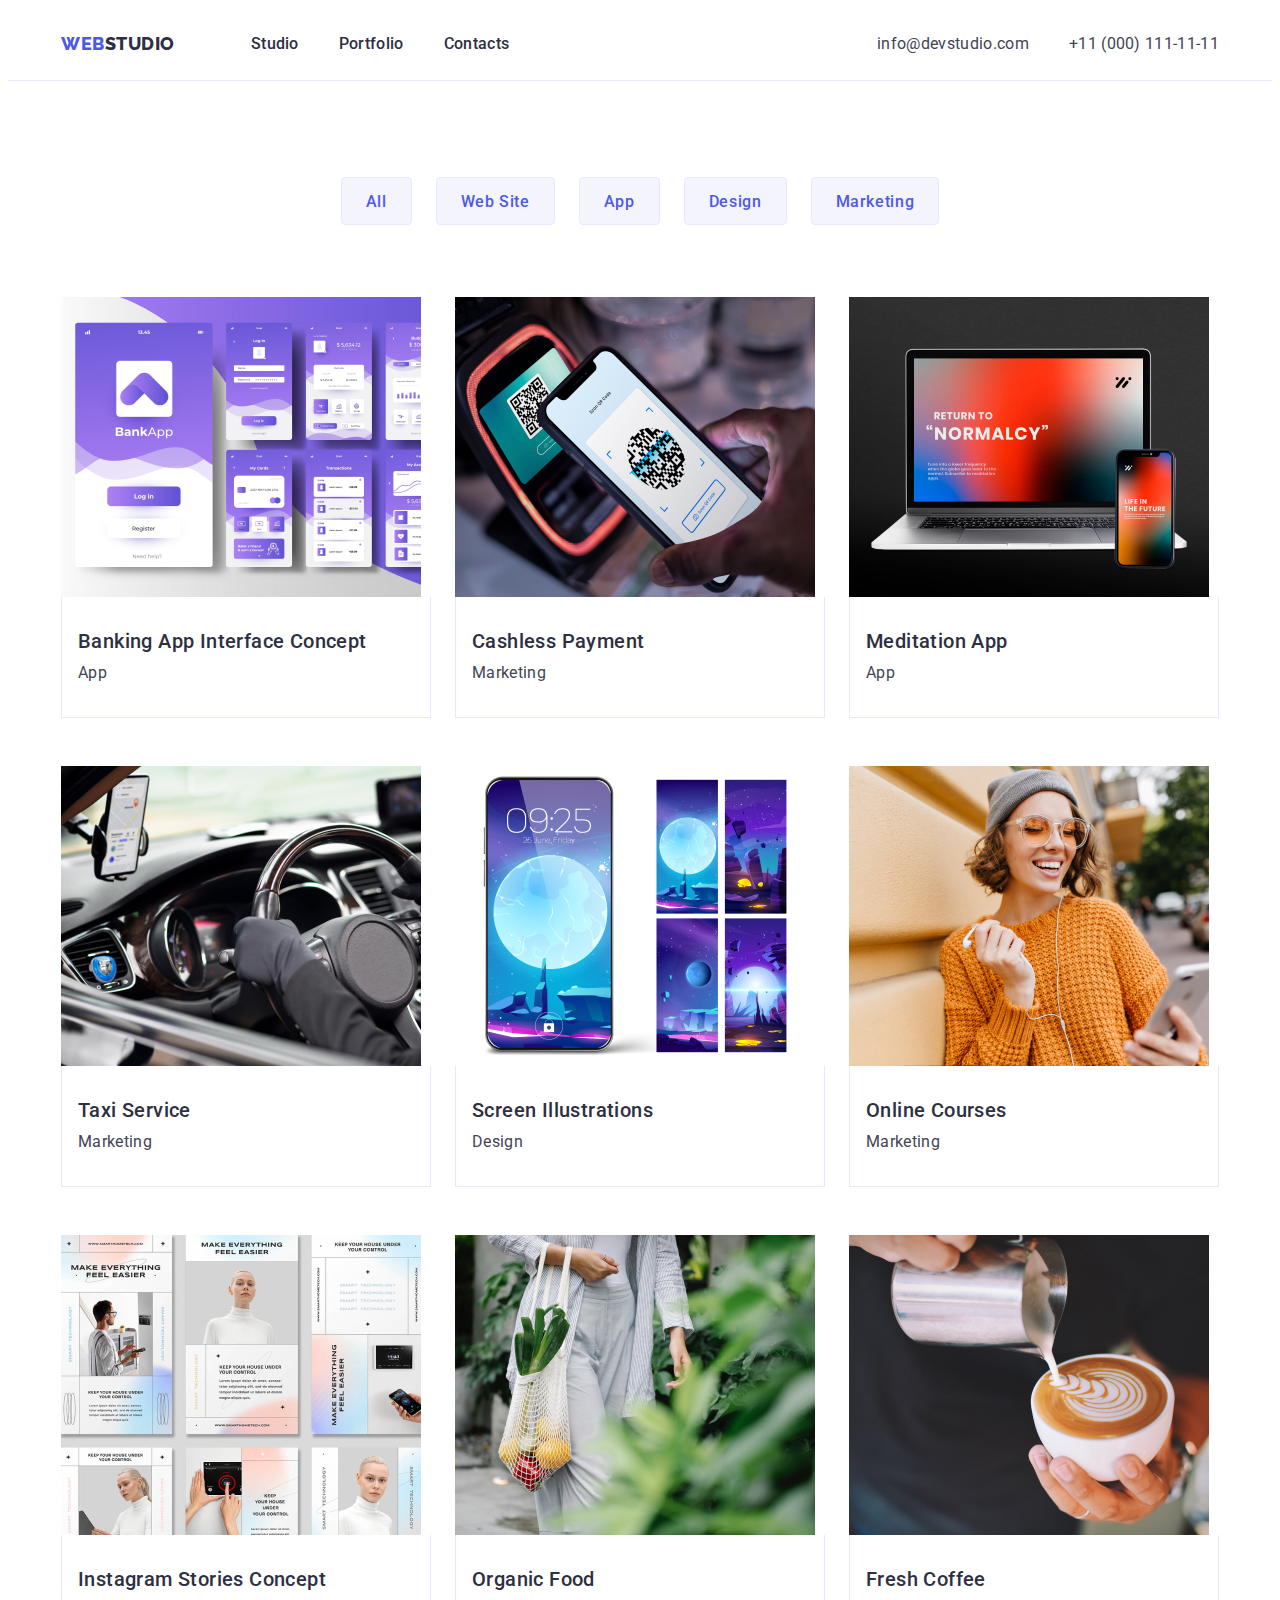
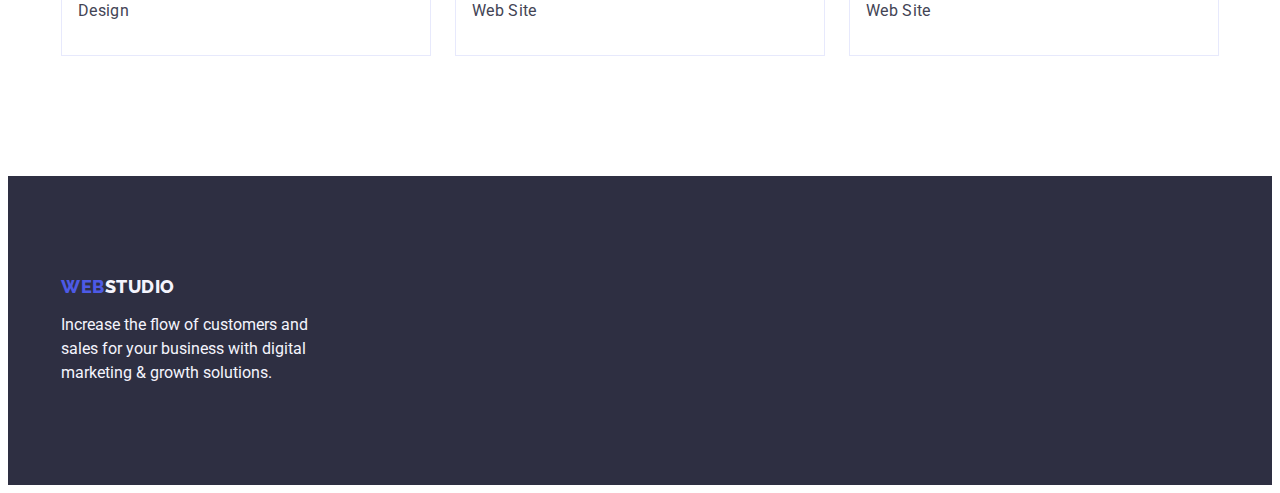
==== commit 5b5ba8e0: "Add files via upload" ====
--- a/portfolio.html
+++ b/portfolio.html
@@ -7,7 +7,7 @@
     <title>Document</title>
     <link rel="preconnect" href="https://fonts.googleapis.com">
     <link rel="preconnect" href="https://fonts.gstatic.com" crossorigin>
-    <link href="https://fonts.googleapis.com/css2?family=Raleway:wght@300;400;500;700;900&family=Roboto:wght@400;500;700;900&display=swap" rel="stylesheet">
+    <link href="https://fonts.googleapis.com/css2?family=Raleway:wght@800&family=Roboto:wght@400;500;700;900&display=swap" rel="stylesheet">
     <link rel="stylesheet" href="https://cdnjs.cloudflare.com/ajax/libs/modern-normalize/1.1.0/modern-normalize.min.css" integrity="sha512-wpPYUAdjBVSE4KJnH1VR1HeZfpl1ub8YT/NKx4PuQ5NmX2tKuGu6U/JRp5y+Y8XG2tV+wKQpNHVUX03MfMFn9Q==" crossorigin="anonymous" referrerpolicy="no-referrer" />
     <link rel="stylesheet" href="./css/styles.css">
 
@@ -39,7 +39,7 @@
       <section class="main-section">
       <div class="container">
         <!--filters btn-->
-          <h1 hidden>Filters</h1>
+          <h1 class="features visually-hidden">Filters</h1>
           <ul class="list filters-buttons">
             <li><button type="button" class="button-portfolio">All</button></li>
             <li><button type="button" class="button-portfolio">Web Site</button></li>
--- a/css/styles.css
+++ b/css/styles.css
@@ -87,6 +87,7 @@
     color: var(--colo);
     list-style-type: none;
     padding: 24px 0;
+    display: block;
 }
 .link-header:active {
     color:var(--colo3);
@@ -203,7 +204,7 @@
     clip: rect(0 0 0 0);
     overflow: hidden;
   }
-.section-title {
+  .section-title {
     font-weight: 700;
     font-size: 36px;
     line-height: 1.11;
@@ -245,7 +246,6 @@
     font-size: 16px;
     line-height: 1.5;
     color: var(--colo4);
-    margin-top: 16px;
     max-width: 264px;
 }
 .button-portfolio {
@@ -319,13 +319,15 @@
     width: 1158px;
     margin-left: 156px;
     margin: 0 auto;
-    padding: 0 15px;
+    padding-left: 15px;
+    padding-right: 15px;
 }
 .header-container {
     display: flex;
     align-items: center;
     padding-top: 24px;
     padding-bottom: 24px;
+    padding: 0 15px;
 }
 .about-section {
     padding: 120px 0;
@@ -363,7 +365,6 @@
     height: 380px;
 }
 .footer-logo {
-    padding-top: 100px;
     text-decoration: none;
     font-family: "Raleway", sans-serif;
     font-weight: 800;
